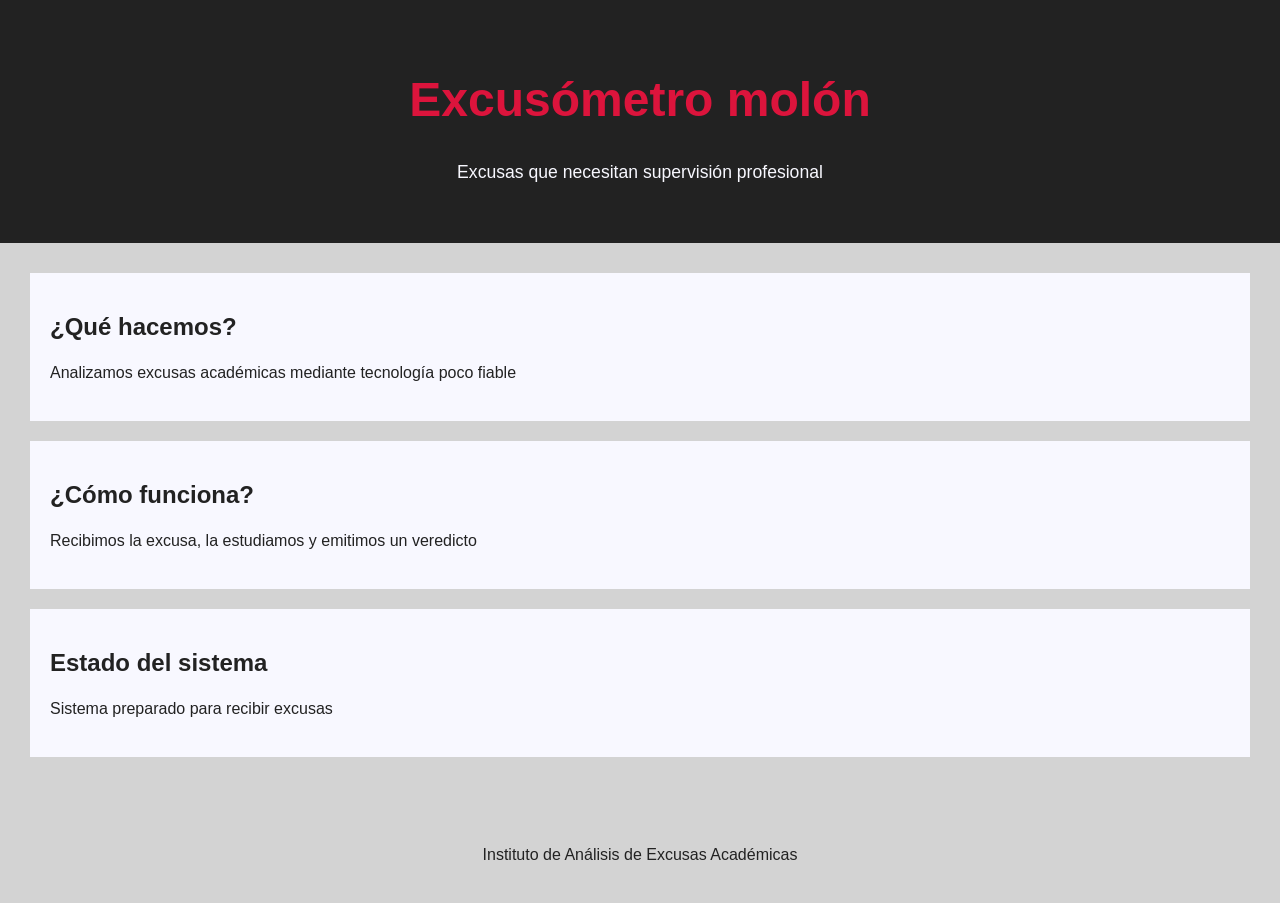
==== index.html @ 921dd2db "V2_21_09" ====
<!DOCTYPE html>
<html lang="en">

<head>
    <meta charset="UTF-8">
    <meta name="viewport" content="width=device-width, initial-scale=1.0">
    <meta name="description" content="Sistema experimental para detectar excusas de alumnos">
    <meta name="keywords" content="excusas, estudiantes, detector, excusómetro">
    <link rel="shortcut icon" href="img/robot-solid-full.svg" type="image/x-icon">
    <link rel="stylesheet" href="estils.css">
    <title>Excusómetro</title>
    <style>

    </style>
</head>

<body>
    <header>
        <h1 >Excusómetro molón</h1>
        <p >Excusas que necesitan supervisión profesional</p>
    </header>

    <main>
        <section>
            <h2>¿Qué hacemos?</h2>
            <p>Analizamos excusas académicas mediante tecnología poco fiable</p>
        </section>
        <section>
            <h2>¿Cómo funciona?</h2>
            <p>Recibimos la excusa, la estudiamos y emitimos un veredicto</p>
        </section>
        <section>
            <h2>Estado del sistema</h2>
            <p>Sistema preparado para recibir excusas</p>
        </section>
    </main>

    <footer>
        <p>Instituto de Análisis de Excusas Académicas</p>
    </footer>

</body>

</html>
---- estils.css ----
body {
    margin: 0;
    background-color: lightgray;
    font-family: Verdana, Geneva, Tahoma, sans-serif;
    color: #222;
}

h1 {
    color: crimson;
    font-size: 3em;
}

h2{
    font-size: 1.5rem;
}

p{
    line-height: 1.5;
}

header p{
    font-size: 1.1rem;
}

header{
    padding: 40px;
    text-align: center;
    background-color: #222;
    color: ghostwhite;
}

main{
    padding: 30px;
    margin: auto;
}

section{
    background-color: ghostwhite;
    padding: 20px;
    margin-bottom: 20px;
}

footer{
    padding: 20px;
    text-align: center;
}
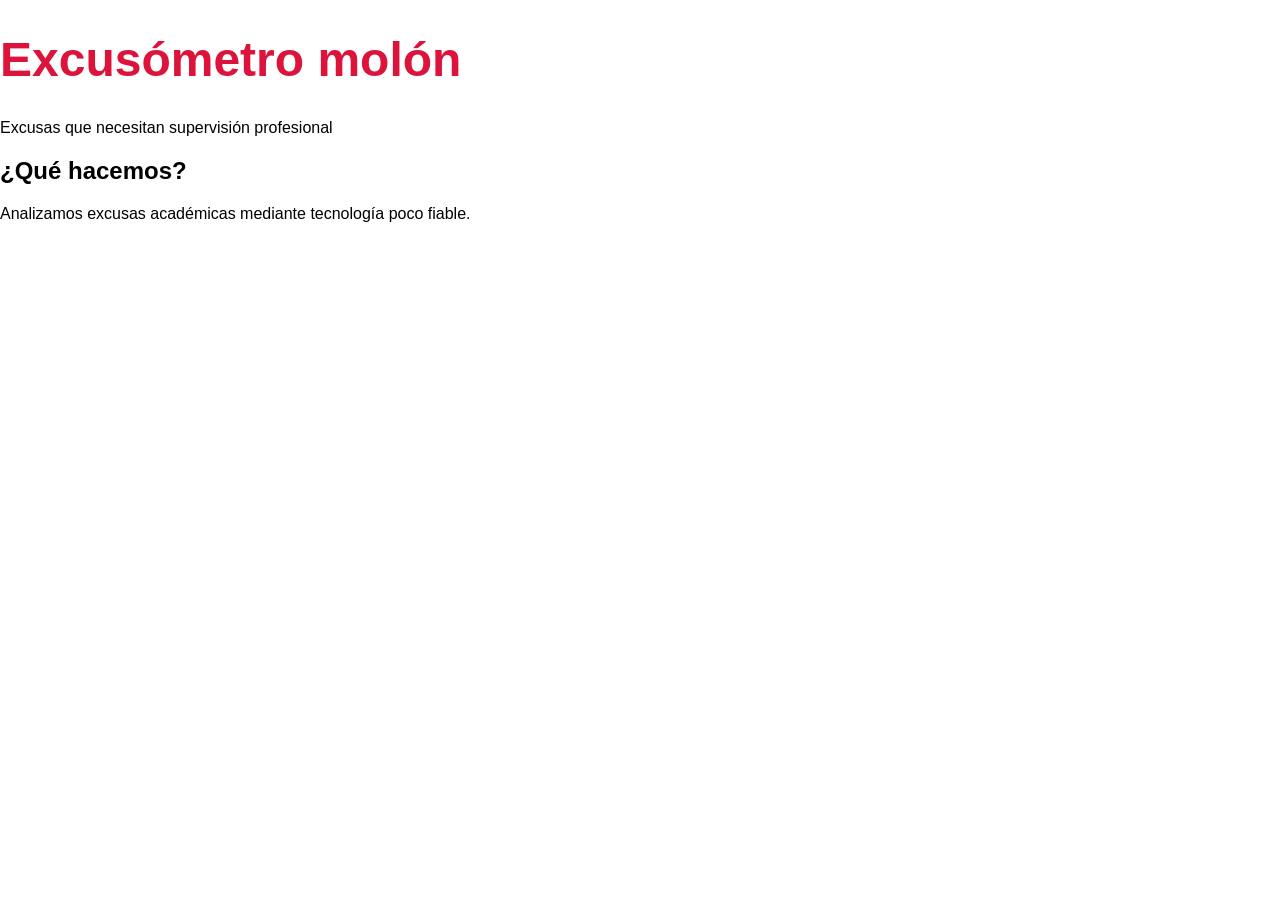
==== commit a199a4b2: "Refet des de zero - S01: esquelet HTML i primer CSS Torno a fer el projecte des de zero per entendre" ====
--- a/index.html
+++ b/index.html
@@ -1,44 +1,26 @@
 <!DOCTYPE html>
-<html lang="en">
+<html lang="es">
 
 <head>
+
     <meta charset="UTF-8">
     <meta name="viewport" content="width=device-width, initial-scale=1.0">
-    <meta name="description" content="Sistema experimental para detectar excusas de alumnos">
-    <meta name="keywords" content="excusas, estudiantes, detector, excusómetro">
-    <link rel="shortcut icon" href="img/robot-solid-full.svg" type="image/x-icon">
+    <title>Excusómetro</title> 
     <link rel="stylesheet" href="estils.css">
-    <title>Excusómetro</title>
-    <style>
-
-    </style>
 </head>
 
 <body>
     <header>
-        <h1 >Excusómetro molón</h1>
-        <p >Excusas que necesitan supervisión profesional</p>
+        <h1>Excusómetro molón</h1>
+        <p>Excusas que necesitan supervisión profesional</p>
+
     </header>
-
     <main>
         <section>
             <h2>¿Qué hacemos?</h2>
-            <p>Analizamos excusas académicas mediante tecnología poco fiable</p>
-        </section>
-        <section>
-            <h2>¿Cómo funciona?</h2>
-            <p>Recibimos la excusa, la estudiamos y emitimos un veredicto</p>
-        </section>
-        <section>
-            <h2>Estado del sistema</h2>
-            <p>Sistema preparado para recibir excusas</p>
+            <p> Analizamos excusas académicas mediante tecnología poco fiable. </p>
         </section>
     </main>
-
-    <footer>
-        <p>Instituto de Análisis de Excusas Académicas</p>
-    </footer>
-
 </body>
 
-</html>+</html>
--- a/estils.css
+++ b/estils.css
@@ -1,46 +1,8 @@
 body {
+    font-family: Verdana, sans-serif;
     margin: 0;
-    background-color: lightgray;
-    font-family: Verdana, Geneva, Tahoma, sans-serif;
-    color: #222;
 }
-
 h1 {
     color: crimson;
     font-size: 3em;
-}
-
-h2{
-    font-size: 1.5rem;
-}
-
-p{
-    line-height: 1.5;
-}
-
-header p{
-    font-size: 1.1rem;
-}
-
-header{
-    padding: 40px;
-    text-align: center;
-    background-color: #222;
-    color: ghostwhite;
-}
-
-main{
-    padding: 30px;
-    margin: auto;
-}
-
-section{
-    background-color: ghostwhite;
-    padding: 20px;
-    margin-bottom: 20px;
-}
-
-footer{
-    padding: 20px;
-    text-align: center;
 }
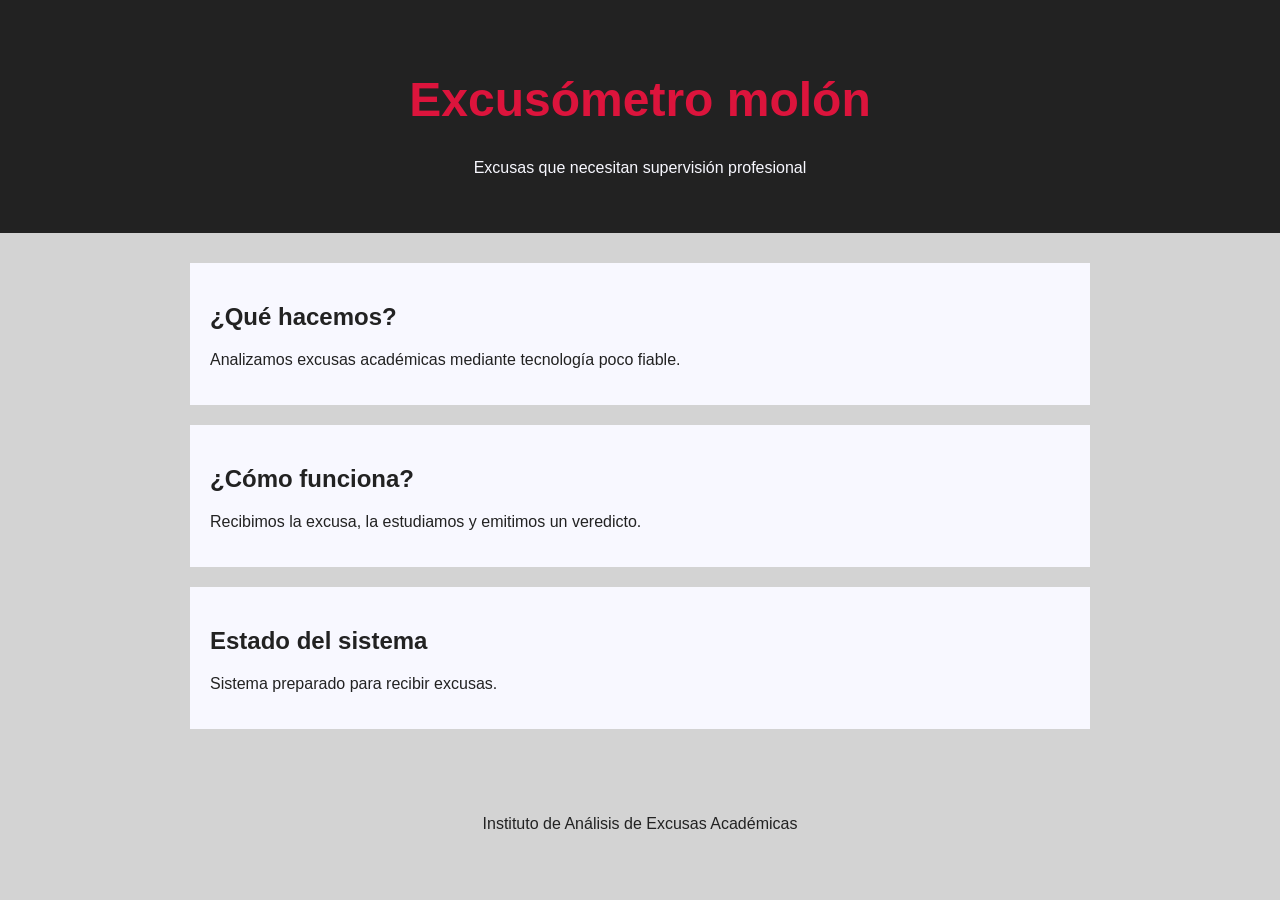
==== commit e8d20a61: "S02: metadades del head, més seccions, footer i estils - Afegides metadades al head: description, ke" ====
--- a/index.html
+++ b/index.html
@@ -5,6 +5,9 @@
 
     <meta charset="UTF-8">
     <meta name="viewport" content="width=device-width, initial-scale=1.0">
+    <meta name="description" content="Sistema experimental para detectar excusas académicas">
+    <meta name="keywords" content="excusas, académico, supervisión, tecnología">
+    <link rel="icon" href="img/robot-solid-full.svg">
     <title>Excusómetro</title> 
     <link rel="stylesheet" href="estils.css">
 </head>
@@ -20,7 +23,19 @@
             <h2>¿Qué hacemos?</h2>
             <p> Analizamos excusas académicas mediante tecnología poco fiable. </p>
         </section>
+        <section>
+            <h2>¿Cómo funciona?</h2>
+            <p>Recibimos la excusa, la estudiamos y emitimos un veredicto.</p>
+        </section>
+        <section>
+            <h2>Estado del sistema</h2>
+            <p>Sistema preparado para recibir excusas.</p> 
+        </section>
     </main>
+    <footer>
+        <p>Instituto de Análisis de Excusas Académicas</p>
+    </footer>
+
 </body>
 
 </html>
--- a/estils.css
+++ b/estils.css
@@ -1,8 +1,34 @@
 body {
     font-family: Verdana, sans-serif;
     margin: 0;
+    background-color: lightgray;
+    color: #222;
 }
 h1 {
     color: crimson;
     font-size: 3em;
+}
+
+header {
+    background-color: #222;
+    color: ghostwhite;
+    text-align: center;
+    padding: 40px;
+}
+
+main {
+    max-width: 900px;
+    margin: auto;
+    padding: 30px;
+}
+
+section {
+    background-color: ghostwhite;
+    padding: 20px;
+    margin-bottom: 20px;
+}
+
+footer {
+    text-align: center;
+    padding: 20px;
 }
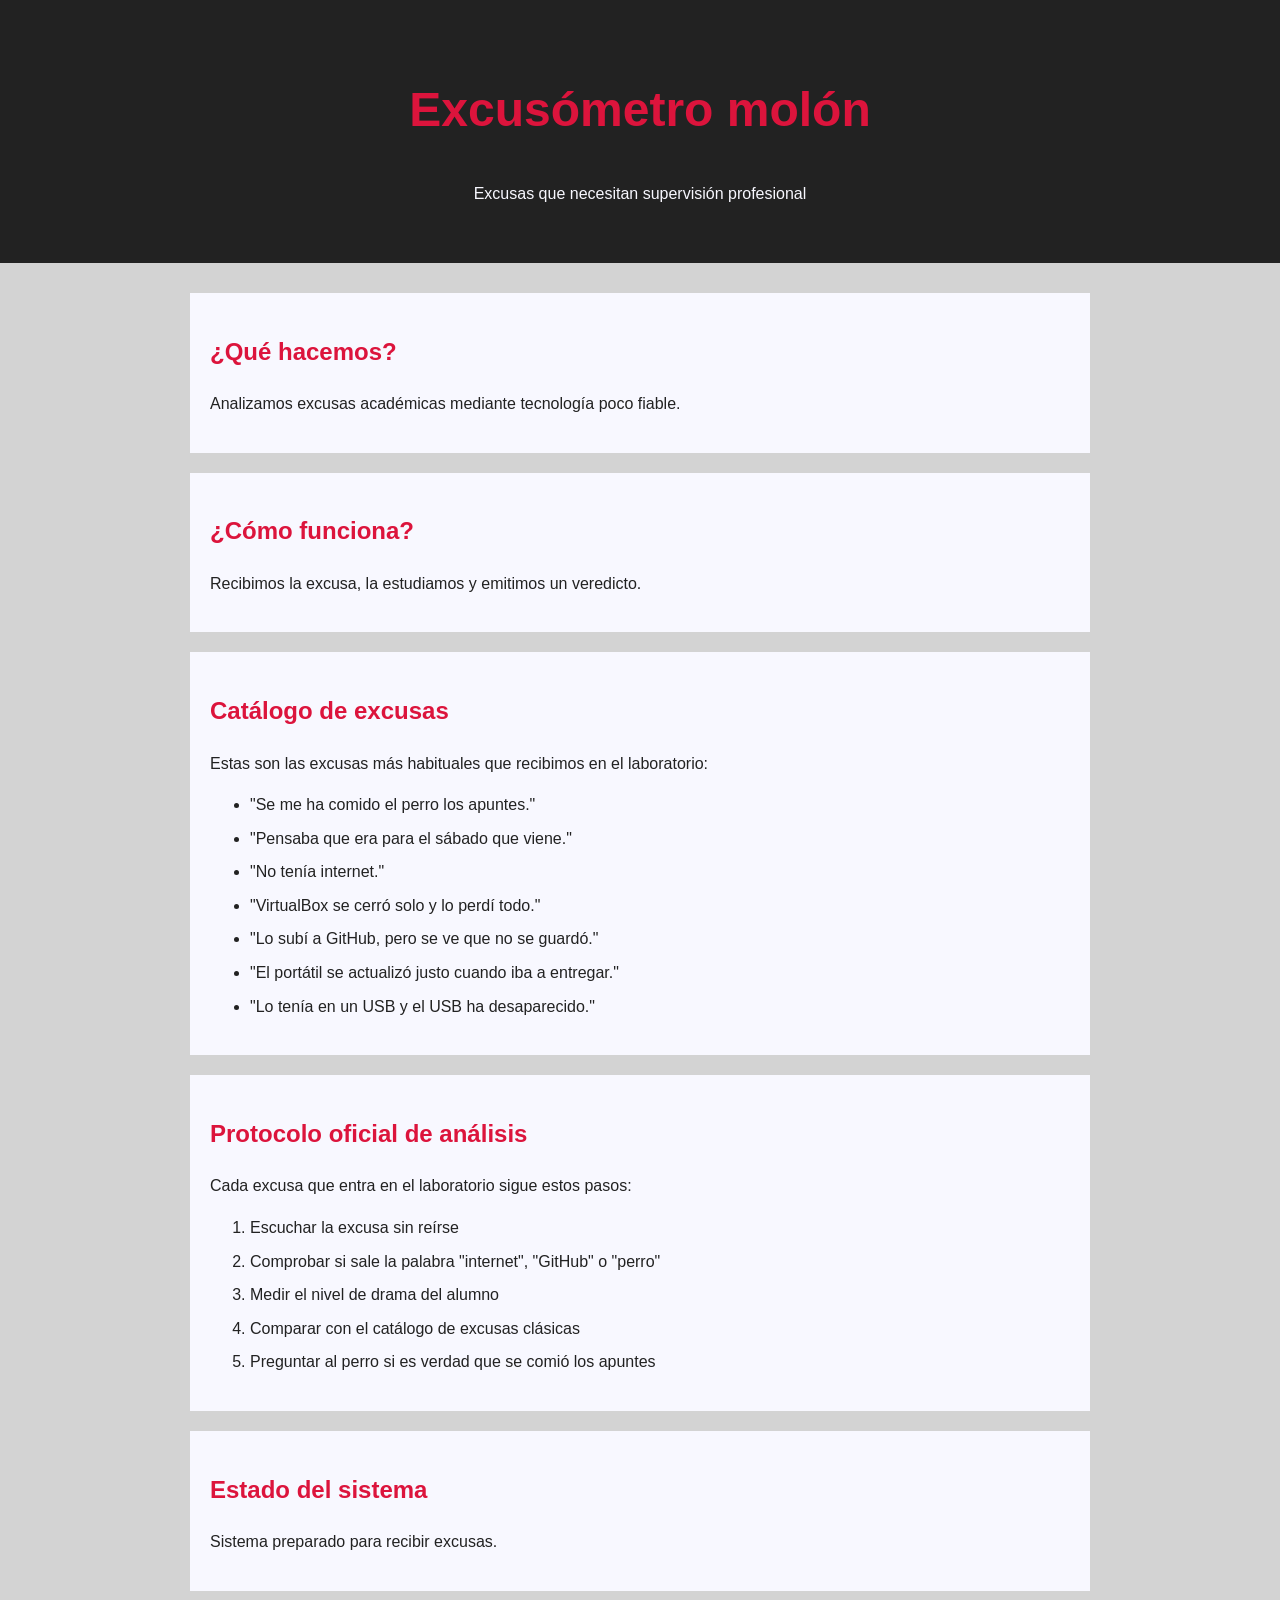
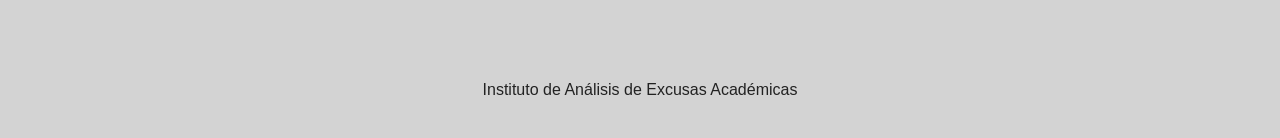
==== commit 3f100417: "S03: catàleg d'excuses i protocol amb llistes - Nova secció Catàleg d'excuses amb una llista sense o" ====
--- a/index.html
+++ b/index.html
@@ -27,6 +27,30 @@
             <h2>¿Cómo funciona?</h2>
             <p>Recibimos la excusa, la estudiamos y emitimos un veredicto.</p>
         </section>
+                <section>
+            <h2>Catálogo de excusas</h2>
+            <p> Estas son las excusas más habituales que recibimos en el laboratorio:</p>
+            <ul>
+                <li>"Se me ha comido el perro los apuntes."</li>
+                <li>"Pensaba que era para el sábado que viene."</li>
+                <li>"No tenía internet."</li>
+                <li>"VirtualBox se cerró solo y lo perdí todo."</li>
+                <li>"Lo subí a GitHub, pero se ve que no se guardó."</li>
+                <li>"El portátil se actualizó justo cuando iba a entregar."</li>
+                <li>"Lo tenía en un USB y el USB ha desaparecido."</li>
+            </ul>
+        </section>
+        <section>
+            <h2>Protocolo oficial de análisis</h2>
+            <p>Cada excusa que entra en el laboratorio sigue estos pasos:</p>
+            <ol>
+                <li>Escuchar la excusa sin reírse</li>
+                <li>Comprobar si sale la palabra "internet", "GitHub" o "perro"</li>
+                <li>Medir el nivel de drama del alumno</li>
+                <li>Comparar con el catálogo de excusas clásicas</li>
+                <li>Preguntar al perro si es verdad que se comió los apuntes</li>
+            </ol>
+        </section>
         <section>
             <h2>Estado del sistema</h2>
             <p>Sistema preparado para recibir excusas.</p> 
--- a/estils.css
+++ b/estils.css
@@ -3,6 +3,7 @@
     margin: 0;
     background-color: lightgray;
     color: #222;
+        line-height: 1.6;
 }
 h1 {
     color: crimson;
@@ -31,4 +32,13 @@
 footer {
     text-align: center;
     padding: 20px;
+}
+
+h2 {
+    color: crimson;
+    font-weight: bold;
+}
+
+li {
+    margin-bottom: 8px;
 }
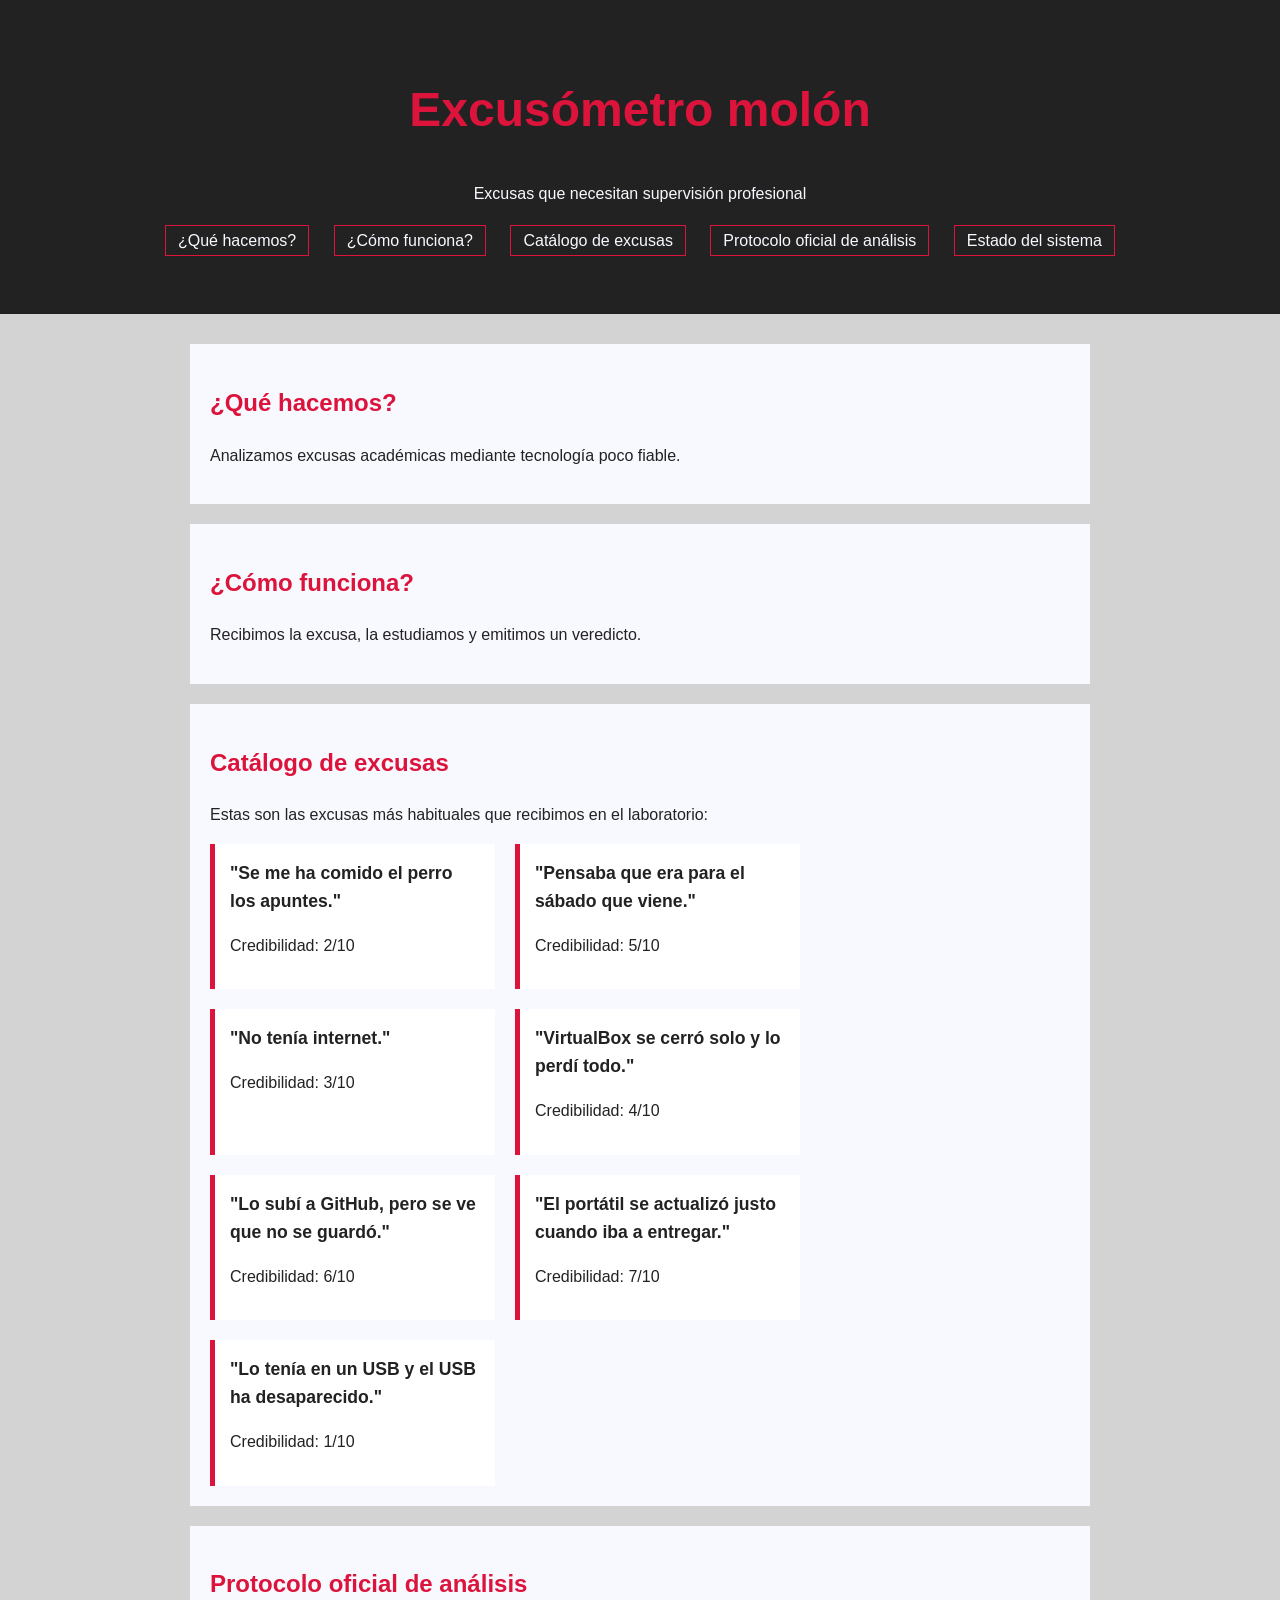
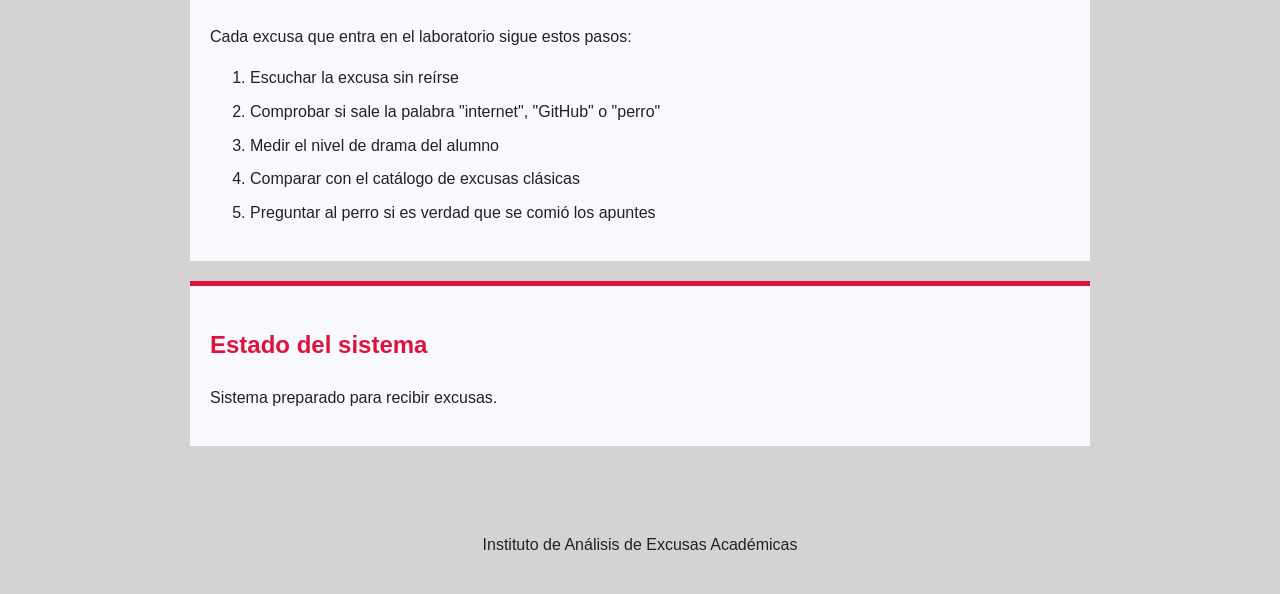
==== commit d58cd74d: "S04: navegació, id, class i fitxes d'excuses - Menú de navegació (nav) amb enllaços a cada secció - " ====
--- a/index.html
+++ b/index.html
@@ -16,31 +16,61 @@
     <header>
         <h1>Excusómetro molón</h1>
         <p>Excusas que necesitan supervisión profesional</p>
+        <nav>
+            <ul>
+                <li><a href="#detector">¿Qué hacemos?</a></li>
+                <li><a href="#como-funciona">¿Cómo funciona?</a></li>
+                <li><a href="#catalogo">Catálogo de excusas</a></li>
+                <li><a href="#protocolo">Protocolo oficial de análisis</a></li>
+                <li><a href="#estado">Estado del sistema</a></li>
+            </ul>   
+        </nav>
 
     </header>
     <main>
-        <section>
+        <section id="detector">
             <h2>¿Qué hacemos?</h2>
             <p> Analizamos excusas académicas mediante tecnología poco fiable. </p>
         </section>
-        <section>
+        <section id="como-funciona">
             <h2>¿Cómo funciona?</h2>
             <p>Recibimos la excusa, la estudiamos y emitimos un veredicto.</p>
         </section>
-                <section>
+                <section id="catalogo">
             <h2>Catálogo de excusas</h2>
             <p> Estas son las excusas más habituales que recibimos en el laboratorio:</p>
-            <ul>
-                <li>"Se me ha comido el perro los apuntes."</li>
-                <li>"Pensaba que era para el sábado que viene."</li>
-                <li>"No tenía internet."</li>
-                <li>"VirtualBox se cerró solo y lo perdí todo."</li>
-                <li>"Lo subí a GitHub, pero se ve que no se guardó."</li>
-                <li>"El portátil se actualizó justo cuando iba a entregar."</li>
-                <li>"Lo tenía en un USB y el USB ha desaparecido."</li>
-            </ul>
+            <div class="contenedor-fichas">
+                <article class="ficha">
+                <h3>"Se me ha comido el perro los apuntes."</h3>
+                <p>Credibilidad: 2/10</p>
+                </article>
+                <article class="ficha">
+                <h3>"Pensaba que era para el sábado que viene."</h3>
+                <p>Credibilidad: 5/10</p>
+                </article>
+                <article class="ficha">
+                <h3>"No tenía internet."</h3>
+                <p>Credibilidad: 3/10</p>
+                </article>
+                <article class="ficha">
+                <h3>"VirtualBox se cerró solo y lo perdí todo."</h3>
+                <p>Credibilidad: 4/10</p>
+                </article>
+                <article class="ficha">
+                <h3>"Lo subí a GitHub, pero se ve que no se guardó."</h3>
+                <p>Credibilidad: 6/10</p>
+                </article>
+                <article class="ficha">
+                <h3>"El portátil se actualizó justo cuando iba a entregar."</h3>
+                <p>Credibilidad: 7/10</p>
+                </article>
+                <article class="ficha">
+                <h3>"Lo tenía en un USB y el USB ha desaparecido."</h3>
+                <p>Credibilidad: 1/10</p>
+                </article>
+            </div>
         </section>
-        <section>
+        	<section id="protocolo">
             <h2>Protocolo oficial de análisis</h2>
             <p>Cada excusa que entra en el laboratorio sigue estos pasos:</p>
             <ol>
@@ -51,7 +81,7 @@
                 <li>Preguntar al perro si es verdad que se comió los apuntes</li>
             </ol>
         </section>
-        <section>
+        <section id="estado">
             <h2>Estado del sistema</h2>
             <p>Sistema preparado para recibir excusas.</p> 
         </section>
--- a/estils.css
+++ b/estils.css
@@ -41,4 +41,46 @@
 
 li {
     margin-bottom: 8px;
+}
+
+/* ===== MENÚ ===== */
+nav ul {
+    list-style: none;
+    padding: 0;
+}
+
+nav li {
+    display: inline-block;
+    margin: 5px 10px;
+}
+
+nav a {
+    color: ghostwhite;
+    text-decoration: none;
+    border: 1px solid crimson;
+    padding: 6px 12px;
+}
+
+/* ===== FICHAS ===== */
+.contenedor-fichas {
+    display: flex;
+    flex-wrap: wrap;
+    gap: 20px;
+}
+
+.ficha {
+    background-color: white;
+    border-left: 5px solid crimson;
+    padding: 15px;
+    width: 250px;
+}
+
+.ficha h3 {
+    margin-top: 0;
+    font-size: 1.1em;
+}
+
+/* ===== SECCIÓN CONCRETA ===== */
+#estado {
+    border-top: 5px solid crimson;
 }
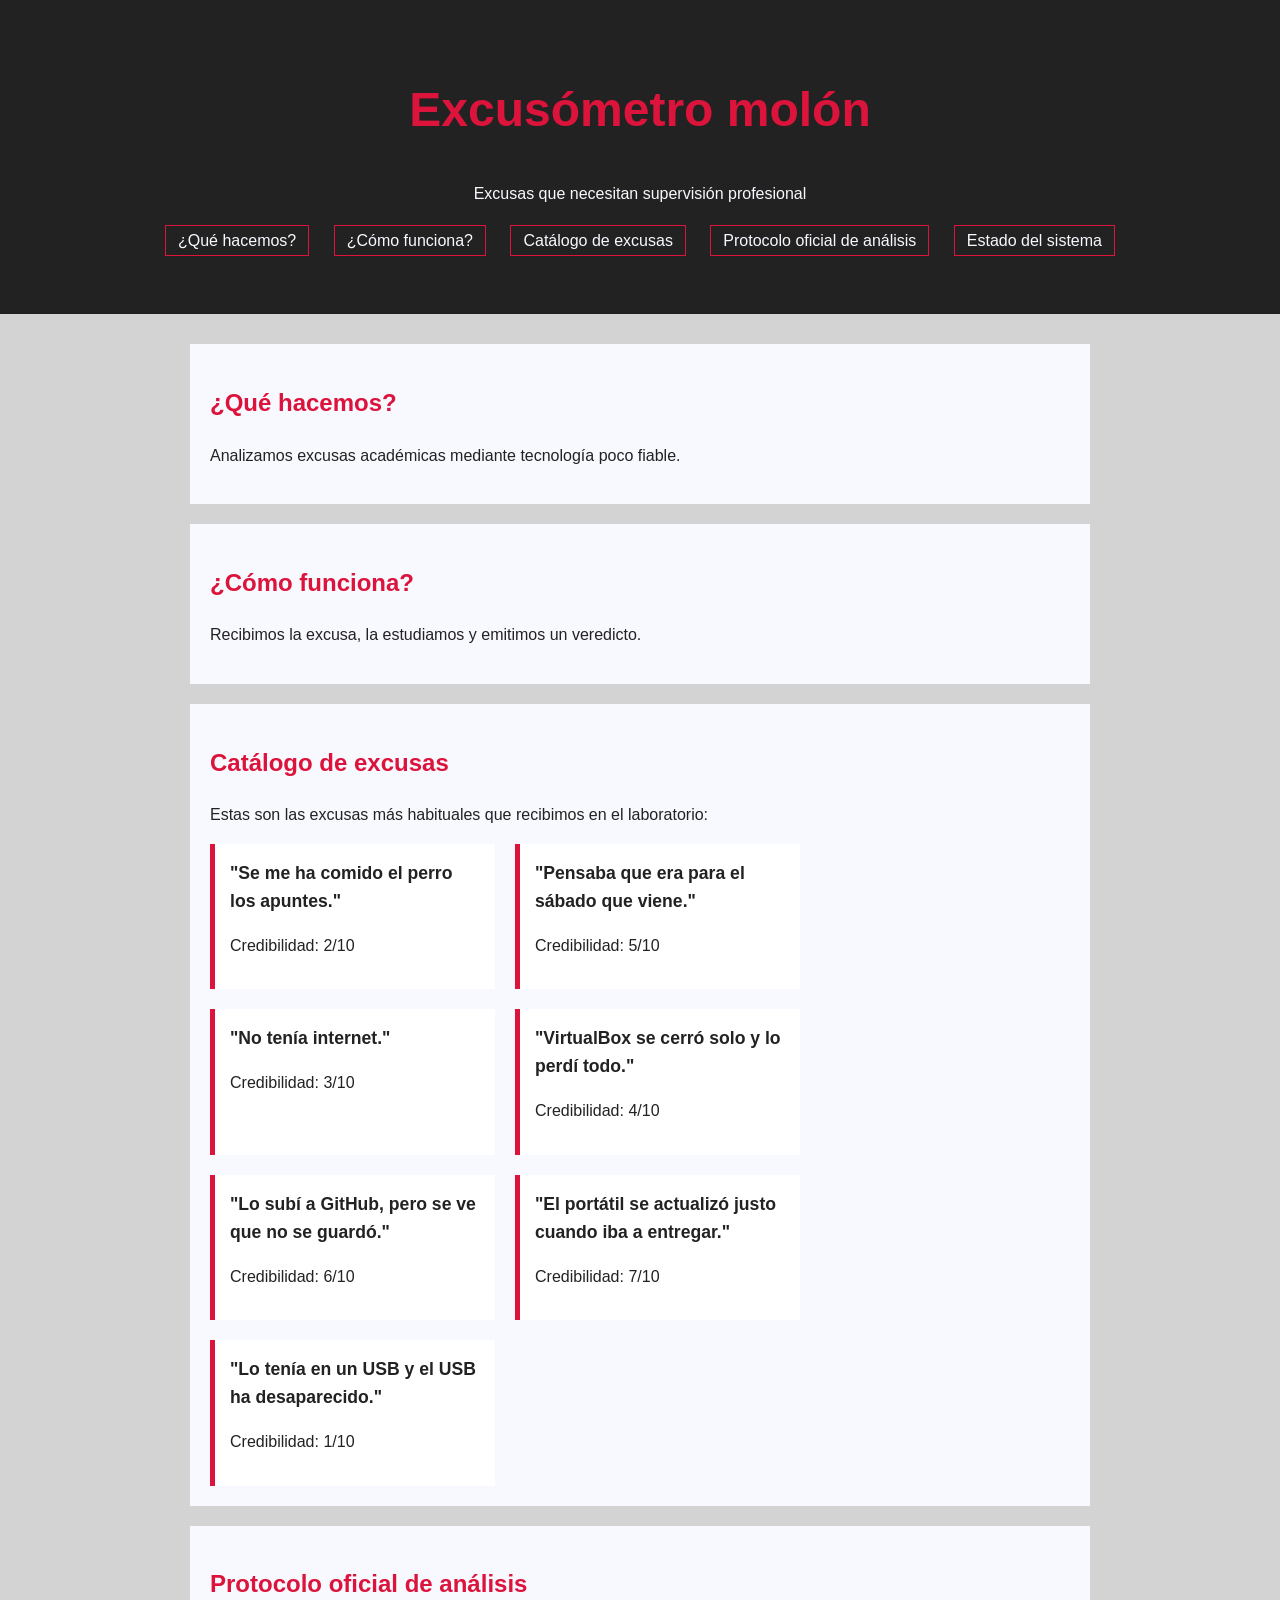
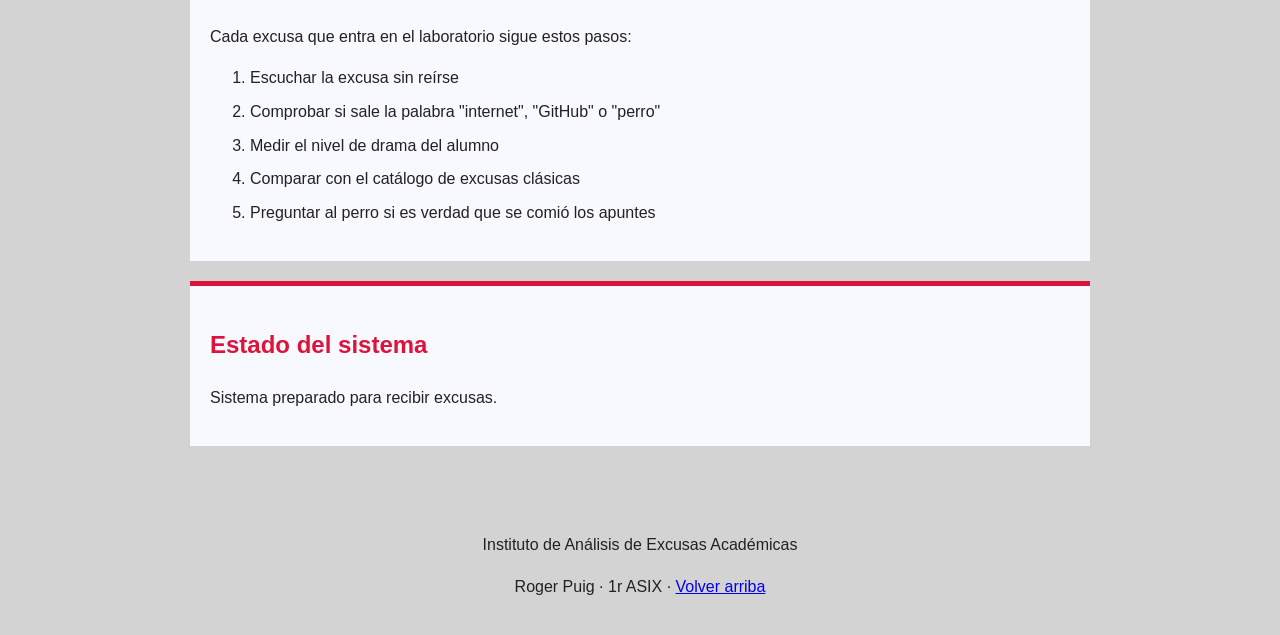
==== commit 61d0b972: "Update index.html" ====
--- a/index.html
+++ b/index.html
@@ -88,6 +88,7 @@
     </main>
     <footer>
         <p>Instituto de Análisis de Excusas Académicas</p>
+        <p>Roger Puig · 1r ASIX · <a href="#detector">Volver arriba</a></p>
     </footer>
 
 </body>
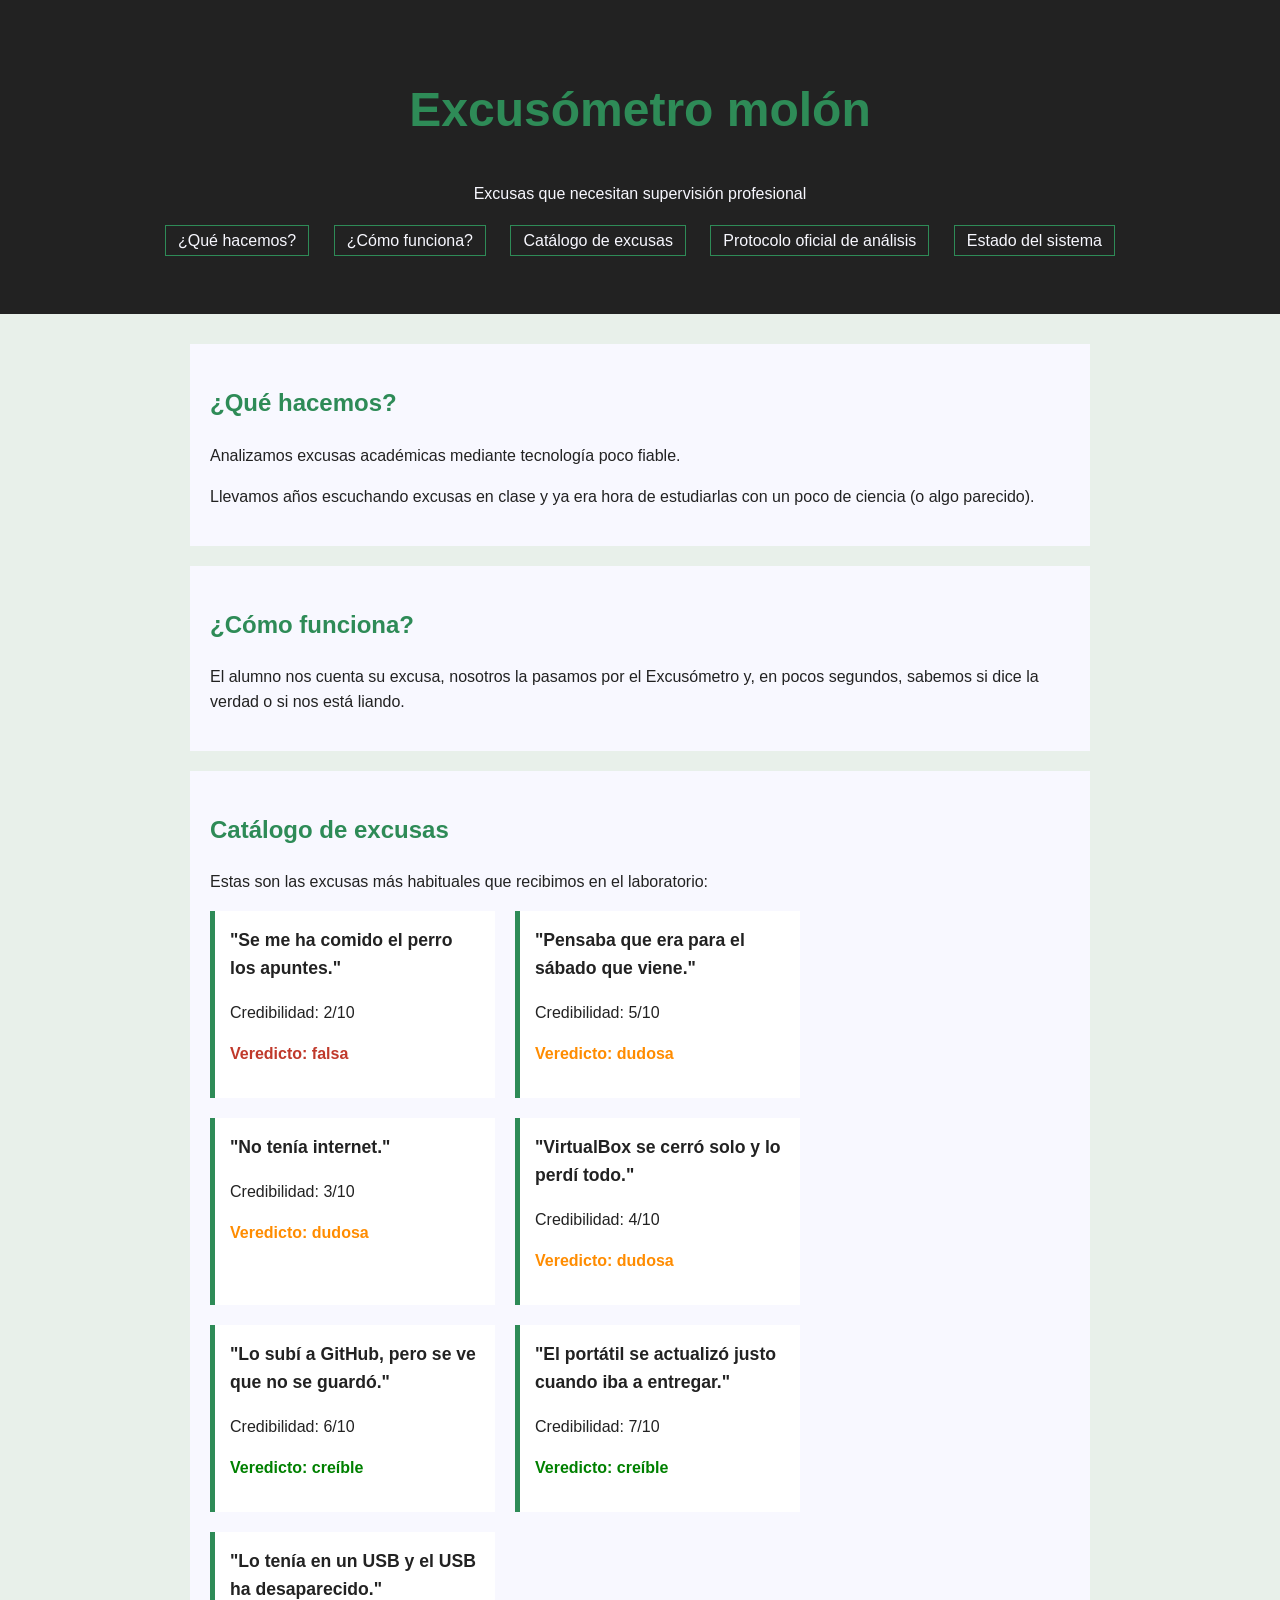
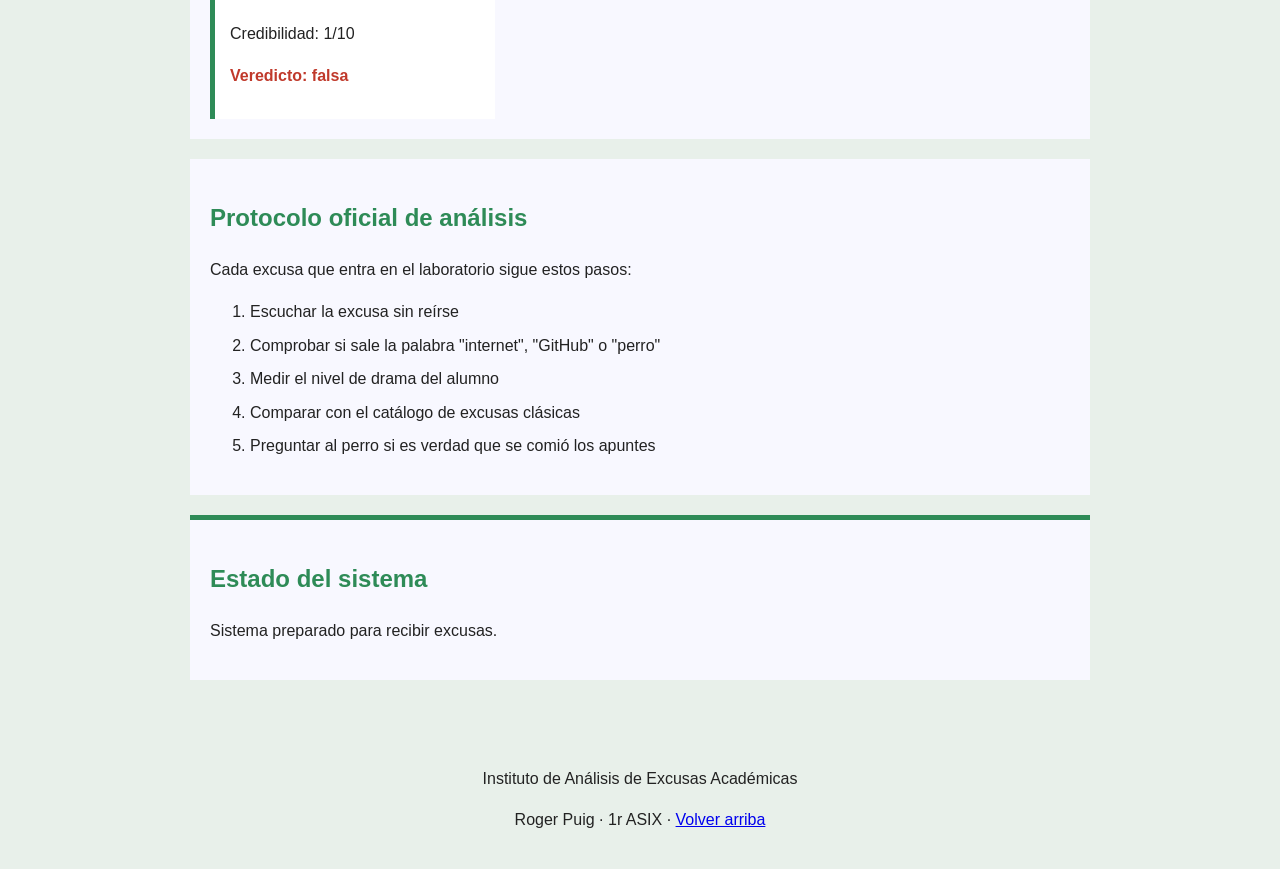
==== commit 425563ec: "Personalització: textos, veredictes de colors i estil laboratori - Textos de Què fem i Com funciona " ====
--- a/index.html
+++ b/index.html
@@ -30,11 +30,12 @@
     <main>
         <section id="detector">
             <h2>¿Qué hacemos?</h2>
-            <p> Analizamos excusas académicas mediante tecnología poco fiable. </p>
+            <p>Analizamos excusas académicas mediante tecnología poco fiable.</p>
+            <p>Llevamos años escuchando excusas en clase y ya era hora de estudiarlas con un poco de ciencia (o algo parecido).</p>
         </section>
         <section id="como-funciona">
             <h2>¿Cómo funciona?</h2>
-            <p>Recibimos la excusa, la estudiamos y emitimos un veredicto.</p>
+             <p>El alumno nos cuenta su excusa, nosotros la pasamos por el Excusómetro y, en pocos segundos, sabemos si dice la verdad o si nos está liando.</p>
         </section>
                 <section id="catalogo">
             <h2>Catálogo de excusas</h2>
@@ -43,30 +44,37 @@
                 <article class="ficha">
                 <h3>"Se me ha comido el perro los apuntes."</h3>
                 <p>Credibilidad: 2/10</p>
+                <p class="veredicto falsa">Veredicto: falsa</p>
                 </article>
                 <article class="ficha">
                 <h3>"Pensaba que era para el sábado que viene."</h3>
                 <p>Credibilidad: 5/10</p>
+                <p class="veredicto dudosa">Veredicto: dudosa</p>
                 </article>
                 <article class="ficha">
                 <h3>"No tenía internet."</h3>
                 <p>Credibilidad: 3/10</p>
+                <p class="veredicto dudosa">Veredicto: dudosa</p>
                 </article>
                 <article class="ficha">
                 <h3>"VirtualBox se cerró solo y lo perdí todo."</h3>
                 <p>Credibilidad: 4/10</p>
+                <p class="veredicto dudosa">Veredicto: dudosa</p>
                 </article>
                 <article class="ficha">
                 <h3>"Lo subí a GitHub, pero se ve que no se guardó."</h3>
                 <p>Credibilidad: 6/10</p>
+                <p class="veredicto creible">Veredicto: creíble</p>
                 </article>
                 <article class="ficha">
                 <h3>"El portátil se actualizó justo cuando iba a entregar."</h3>
                 <p>Credibilidad: 7/10</p>
+                <p class="veredicto creible">Veredicto: creíble</p>
                 </article>
                 <article class="ficha">
                 <h3>"Lo tenía en un USB y el USB ha desaparecido."</h3>
                 <p>Credibilidad: 1/10</p>
+                <p class="veredicto falsa">Veredicto: falsa</p>
                 </article>
             </div>
         </section>
--- a/estils.css
+++ b/estils.css
@@ -1,12 +1,12 @@
 body {
     font-family: Verdana, sans-serif;
     margin: 0;
-    background-color: lightgray;
+    background-color: #e8f0ea;
     color: #222;
         line-height: 1.6;
 }
 h1 {
-    color: crimson;
+    color: #2e8b57;
     font-size: 3em;
 }
 
@@ -35,7 +35,7 @@
 }
 
 h2 {
-    color: crimson;
+    color: #2e8b57;
     font-weight: bold;
 }
 
@@ -57,7 +57,7 @@
 nav a {
     color: ghostwhite;
     text-decoration: none;
-    border: 1px solid crimson;
+    border: 1px solid #2e8b57;
     padding: 6px 12px;
 }
 
@@ -70,7 +70,7 @@
 
 .ficha {
     background-color: white;
-    border-left: 5px solid crimson;
+    border-left: 5px solid #2e8b57;
     padding: 15px;
     width: 250px;
 }
@@ -82,5 +82,22 @@
 
 /* ===== SECCIÓN CONCRETA ===== */
 #estado {
-    border-top: 5px solid crimson;
+    border-top: 5px solid #2e8b57;
+}
+
+/* ===== VEREDICTOS ===== */
+.veredicto {
+    font-weight: bold;
+}
+
+.creible {
+    color: green;
+}
+
+.dudosa {
+    color: darkorange;
+}
+
+.falsa {
+    color: #c0392b;
 }
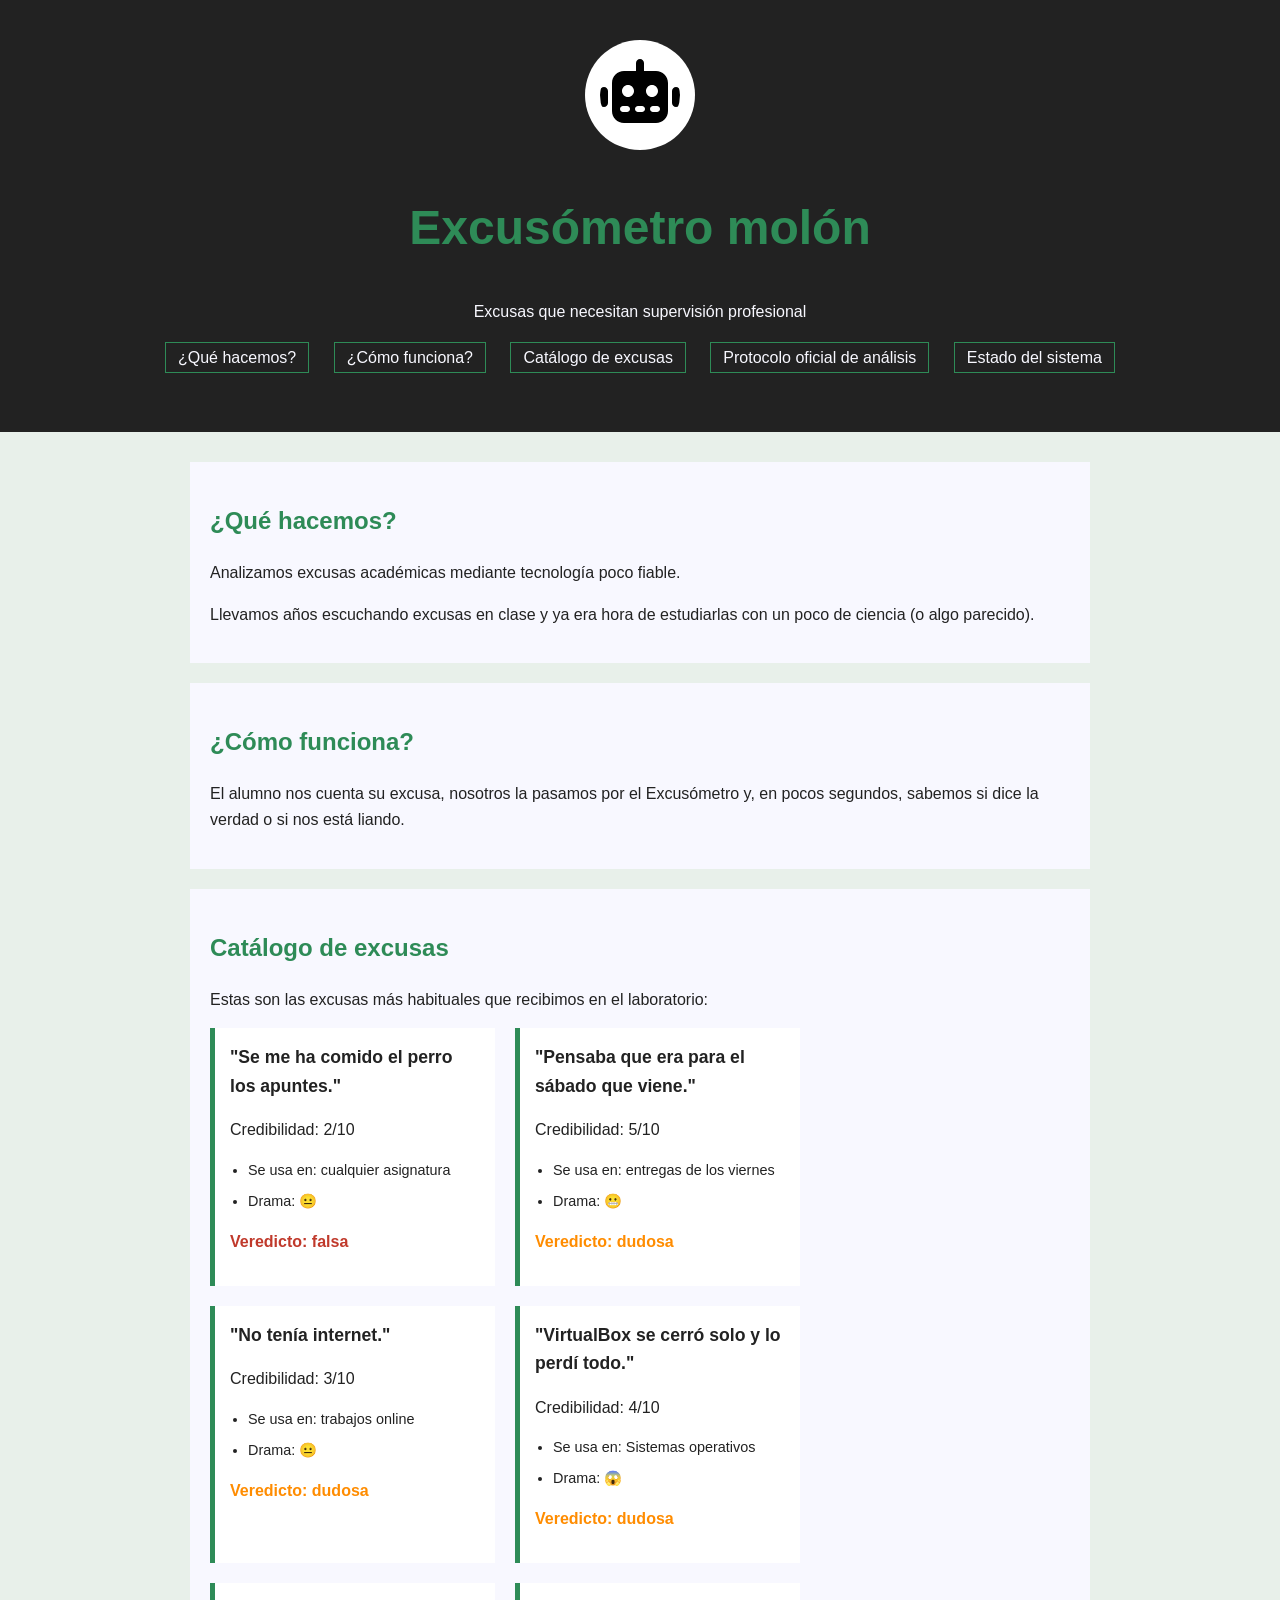
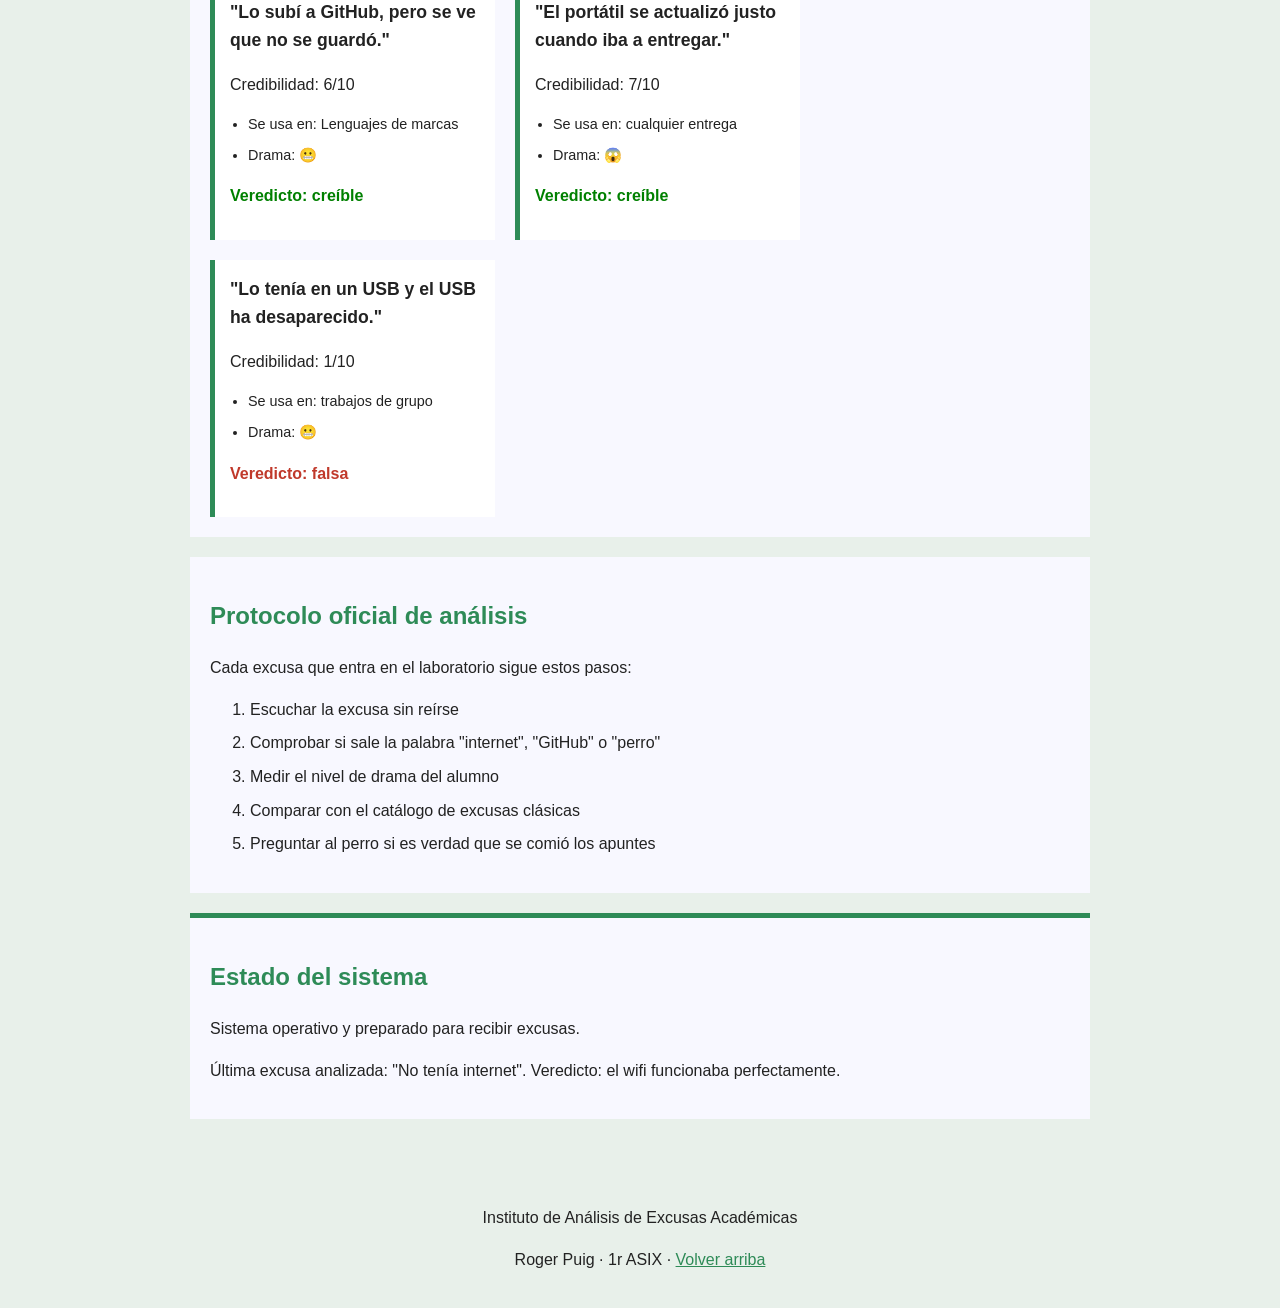
==== commit 7c558f2a: "E1 - versió final - Els botons del menú es posen verds en passar-hi el ratolí (:hover) - Cada fitxa " ====
--- a/index.html
+++ b/index.html
@@ -8,12 +8,13 @@
     <meta name="description" content="Sistema experimental para detectar excusas académicas">
     <meta name="keywords" content="excusas, académico, supervisión, tecnología">
     <link rel="icon" href="img/robot-solid-full.svg">
-    <title>Excusómetro</title> 
+    <title>Excusómetro</title>
     <link rel="stylesheet" href="estils.css">
 </head>
 
 <body>
     <header>
+        <img src="img/robot-solid-full.svg" alt="Robot detector de excusas" class="logo">
         <h1>Excusómetro molón</h1>
         <p>Excusas que necesitan supervisión profesional</p>
         <nav>
@@ -23,7 +24,7 @@
                 <li><a href="#catalogo">Catálogo de excusas</a></li>
                 <li><a href="#protocolo">Protocolo oficial de análisis</a></li>
                 <li><a href="#estado">Estado del sistema</a></li>
-            </ul>   
+            </ul>
         </nav>
 
     </header>
@@ -31,54 +32,92 @@
         <section id="detector">
             <h2>¿Qué hacemos?</h2>
             <p>Analizamos excusas académicas mediante tecnología poco fiable.</p>
-            <p>Llevamos años escuchando excusas en clase y ya era hora de estudiarlas con un poco de ciencia (o algo parecido).</p>
+            <p>Llevamos años escuchando excusas en clase y ya era hora de estudiarlas con un poco de ciencia (o algo
+                parecido).</p>
         </section>
         <section id="como-funciona">
             <h2>¿Cómo funciona?</h2>
-             <p>El alumno nos cuenta su excusa, nosotros la pasamos por el Excusómetro y, en pocos segundos, sabemos si dice la verdad o si nos está liando.</p>
+            <p>El alumno nos cuenta su excusa, nosotros la pasamos por el Excusómetro y, en pocos segundos, sabemos si
+                dice la verdad o si nos está liando.</p>
         </section>
-                <section id="catalogo">
+        <section id="catalogo">
             <h2>Catálogo de excusas</h2>
-            <p> Estas son las excusas más habituales que recibimos en el laboratorio:</p>
+            <p>Estas son las excusas más habituales que recibimos en el laboratorio:</p>
             <div class="contenedor-fichas">
+
                 <article class="ficha">
-                <h3>"Se me ha comido el perro los apuntes."</h3>
-                <p>Credibilidad: 2/10</p>
-                <p class="veredicto falsa">Veredicto: falsa</p>
+                    <h3>"Se me ha comido el perro los apuntes."</h3>
+                    <p>Credibilidad: 2/10</p>
+                    <ul>
+                        <li>Se usa en: cualquier asignatura</li>
+                        <li>Drama: 😐</li>
+                    </ul>
+                    <p class="veredicto falsa">Veredicto: falsa</p>
                 </article>
+
                 <article class="ficha">
-                <h3>"Pensaba que era para el sábado que viene."</h3>
-                <p>Credibilidad: 5/10</p>
-                <p class="veredicto dudosa">Veredicto: dudosa</p>
+                    <h3>"Pensaba que era para el sábado que viene."</h3>
+                    <p>Credibilidad: 5/10</p>
+                    <ul>
+                        <li>Se usa en: entregas de los viernes</li>
+                        <li>Drama: 😬</li>
+                    </ul>
+                    <p class="veredicto dudosa">Veredicto: dudosa</p>
                 </article>
+
                 <article class="ficha">
-                <h3>"No tenía internet."</h3>
-                <p>Credibilidad: 3/10</p>
-                <p class="veredicto dudosa">Veredicto: dudosa</p>
+                    <h3>"No tenía internet."</h3>
+                    <p>Credibilidad: 3/10</p>
+                    <ul>
+                        <li>Se usa en: trabajos online</li>
+                        <li>Drama: 😐</li>
+                    </ul>
+                    <p class="veredicto dudosa">Veredicto: dudosa</p>
                 </article>
+
                 <article class="ficha">
-                <h3>"VirtualBox se cerró solo y lo perdí todo."</h3>
-                <p>Credibilidad: 4/10</p>
-                <p class="veredicto dudosa">Veredicto: dudosa</p>
+                    <h3>"VirtualBox se cerró solo y lo perdí todo."</h3>
+                    <p>Credibilidad: 4/10</p>
+                    <ul>
+                        <li>Se usa en: Sistemas operativos</li>
+                        <li>Drama: 😱</li>
+                    </ul>
+                    <p class="veredicto dudosa">Veredicto: dudosa</p>
                 </article>
+
                 <article class="ficha">
-                <h3>"Lo subí a GitHub, pero se ve que no se guardó."</h3>
-                <p>Credibilidad: 6/10</p>
-                <p class="veredicto creible">Veredicto: creíble</p>
+                    <h3>"Lo subí a GitHub, pero se ve que no se guardó."</h3>
+                    <p>Credibilidad: 6/10</p>
+                    <ul>
+                        <li>Se usa en: Lenguajes de marcas</li>
+                        <li>Drama: 😬</li>
+                    </ul>
+                    <p class="veredicto creible">Veredicto: creíble</p>
                 </article>
+
                 <article class="ficha">
-                <h3>"El portátil se actualizó justo cuando iba a entregar."</h3>
-                <p>Credibilidad: 7/10</p>
-                <p class="veredicto creible">Veredicto: creíble</p>
+                    <h3>"El portátil se actualizó justo cuando iba a entregar."</h3>
+                    <p>Credibilidad: 7/10</p>
+                    <ul>
+                        <li>Se usa en: cualquier entrega</li>
+                        <li>Drama: 😱</li>
+                    </ul>
+                    <p class="veredicto creible">Veredicto: creíble</p>
                 </article>
+
                 <article class="ficha">
-                <h3>"Lo tenía en un USB y el USB ha desaparecido."</h3>
-                <p>Credibilidad: 1/10</p>
-                <p class="veredicto falsa">Veredicto: falsa</p>
+                    <h3>"Lo tenía en un USB y el USB ha desaparecido."</h3>
+                    <p>Credibilidad: 1/10</p>
+                    <ul>
+                        <li>Se usa en: trabajos de grupo</li>
+                        <li>Drama: 😬</li>
+                    </ul>
+                    <p class="veredicto falsa">Veredicto: falsa</p>
                 </article>
+
             </div>
         </section>
-        	<section id="protocolo">
+        <section id="protocolo">
             <h2>Protocolo oficial de análisis</h2>
             <p>Cada excusa que entra en el laboratorio sigue estos pasos:</p>
             <ol>
@@ -91,7 +130,8 @@
         </section>
         <section id="estado">
             <h2>Estado del sistema</h2>
-            <p>Sistema preparado para recibir excusas.</p> 
+            <p>Sistema operativo y preparado para recibir excusas.</p>
+            <p>Última excusa analizada: "No tenía internet". Veredicto: el wifi funcionaba perfectamente.</p>
         </section>
     </main>
     <footer>
@@ -101,4 +141,4 @@
 
 </body>
 
-</html>
+</html>
--- a/estils.css
+++ b/estils.css
@@ -3,8 +3,9 @@
     margin: 0;
     background-color: #e8f0ea;
     color: #222;
-        line-height: 1.6;
+    line-height: 1.6;
 }
+
 h1 {
     color: #2e8b57;
     font-size: 3em;
@@ -61,6 +62,11 @@
     padding: 6px 12px;
 }
 
+nav a:hover {
+    background-color: #2e8b57;
+    color: white;
+}
+
 /* ===== FICHAS ===== */
 .contenedor-fichas {
     display: flex;
@@ -100,4 +106,21 @@
 
 .falsa {
     color: #c0392b;
+}
+
+.ficha ul {
+    padding-left: 18px;
+    font-size: 0.9em;
+}
+
+/* ===== LOGO ===== */
+.logo {
+    width: 80px;
+    background-color: white;
+    padding: 15px;
+    border-radius: 50%;
+}
+
+footer a {
+    color: #2e8b57;
 }
